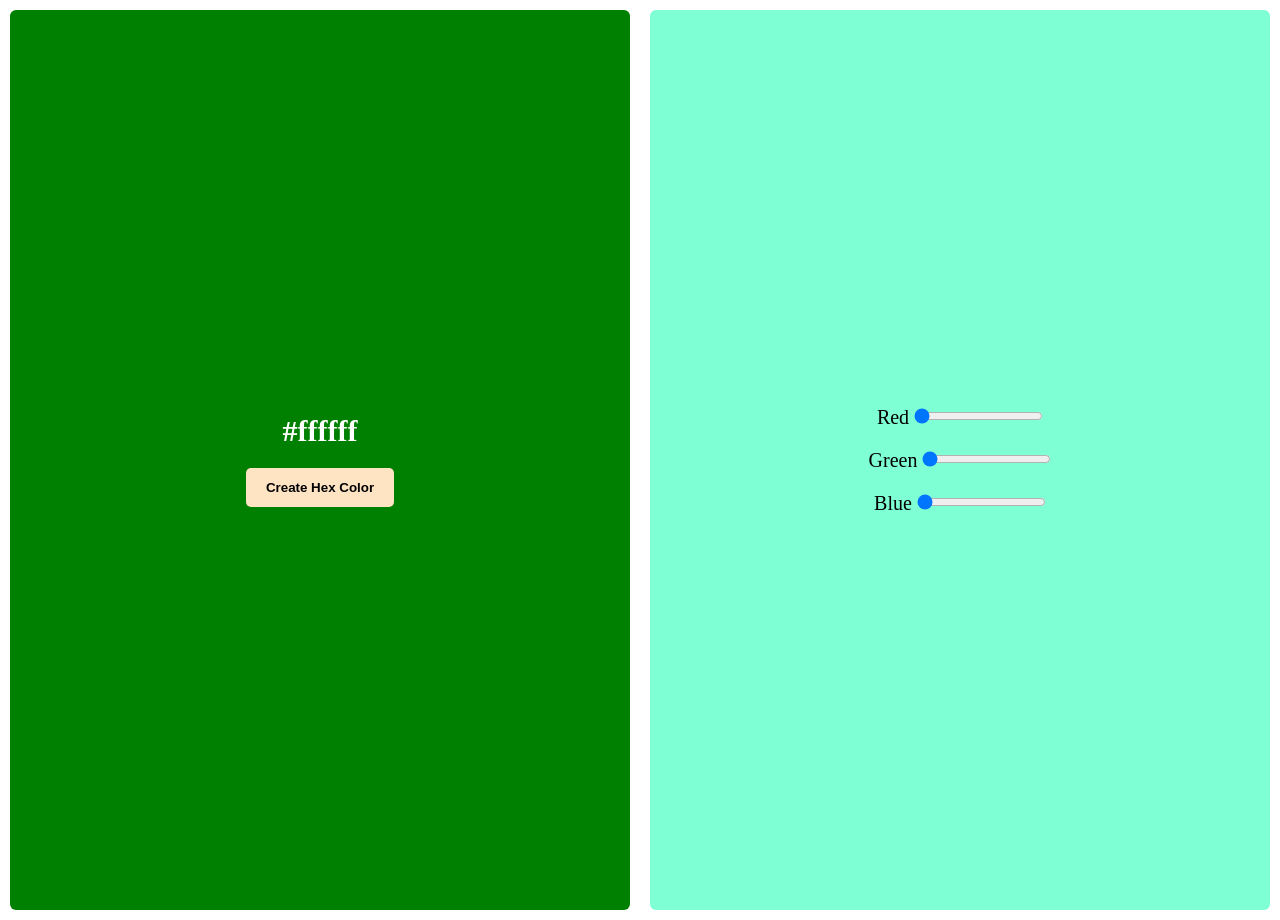
==== random-color-generator/index.html @ d14dc6c0 "added random color generator" ====
<!doctype html>
<html lang="en">
  <head>
    <meta charset="UTF-8" />
    <meta name="viewport" content="width=device-width, initial-scale=1.0" />
    <link rel="stylesheet" href="./index.css" />
    <title>Document</title>
  </head>
  <body>
    <div class="random-color-generator-container">
      <div class="hex-container">
        <p class="hex-color-value">#ffffff</p>
        <button class="hex-gen-button">Create Hex Color</button>
      </div>
      <div class="rgb-container">
        <div>
          <label for="red">Red</label>
          <input type="range" min="0" max="255" value="0" id="red" />
        </div>
        <div>
          <label for="green">Green</label>
          <input type="range" min="0" max="255" value="0" id="green" />
        </div>
        <div>
          <label for="blue">Blue</label>
          <input type="range" min="0" max="255" value="0" id="blue" />
        </div>
      </div>
    </div>
    <script src="./main.js"></script>
  </body>
</html>
---- random-color-generator/index.css ----
* {
  padding: 0;
  margin: 0;
  box-sizing: border-box;
}

body {
  padding: 10px;
  font-size: 20px;
}

.random-color-generator-container {
  gap: 20px;
  display: flex;
}

.random-color-generator-container button {
  padding: 12px 20px;
  cursor: pointer;
  background-color: bisque;
  border-radius: 5px;
  border: none;
  font-weight: bold;
}

.rgb-container {
  display: flex;
  flex-direction: column;
  gap: 20px;
  height: 100vh;
  width: 100vw;
  background-color: aquamarine;
  justify-content: center;
  align-items: center;
  border-radius: 6px;
}

.hex-container {
  background-color: green;
  height: 100vh;
  width: 100vw;
  display: flex;
  flex-direction: column;
  justify-content: center;
  align-items: center;
  gap: 20px;
  border-radius: 6px;
}

.hex-color-value {
  font-size: 30px;
  font-weight: bold;
  color: #ffffff;
}
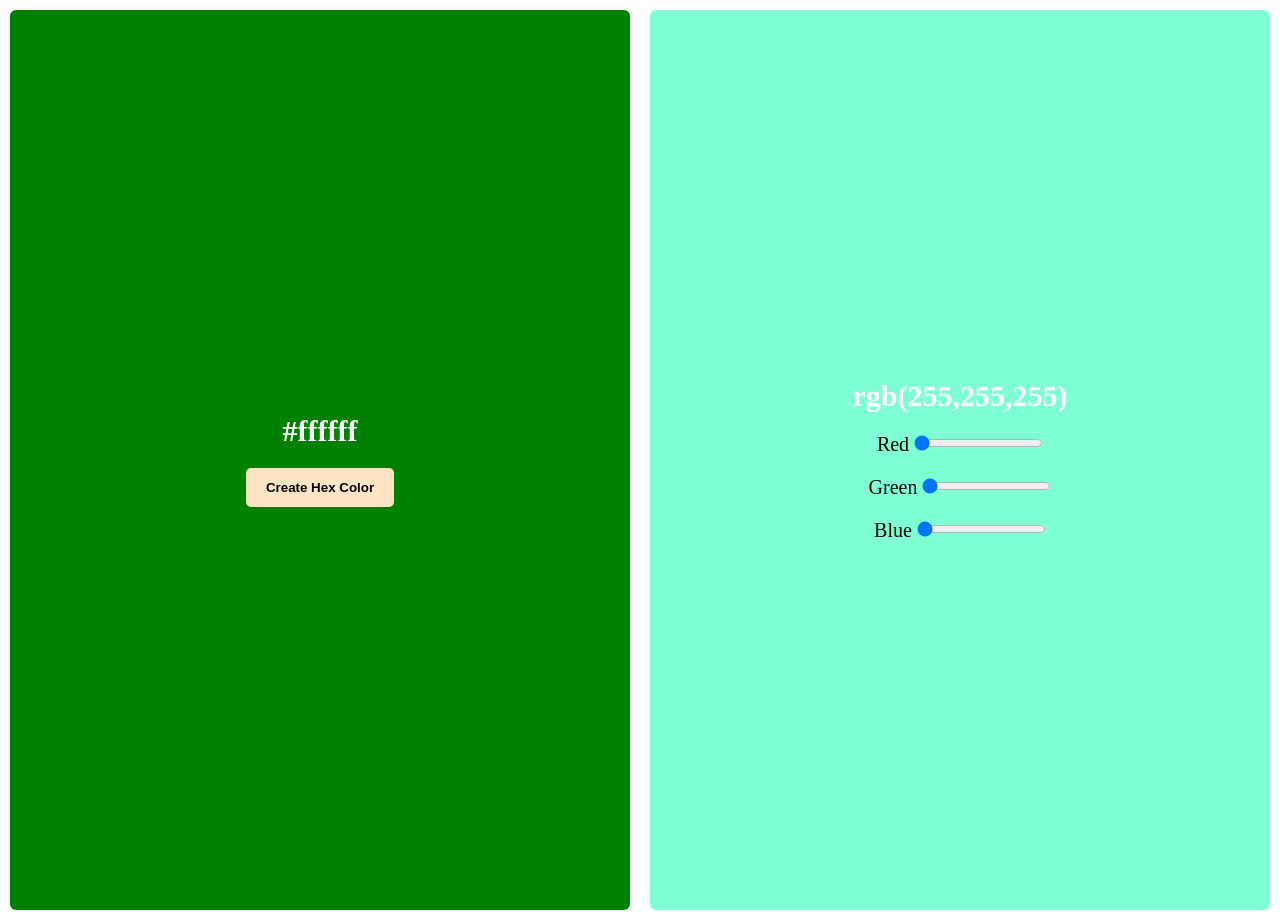
==== commit 166af735: "added color values show feature" ====
--- a/random-color-generator/index.html
+++ b/random-color-generator/index.html
@@ -13,6 +13,7 @@
         <button class="hex-gen-button">Create Hex Color</button>
       </div>
       <div class="rgb-container">
+        <p class="rgb-color-value">rgb(255,255,255)</p>
         <div>
           <label for="red">Red</label>
           <input type="range" min="0" max="255" value="0" id="red" />
--- a/random-color-generator/index.css
+++ b/random-color-generator/index.css
@@ -52,3 +52,9 @@
   font-weight: bold;
   color: #ffffff;
 }
+
+.rgb-color-value {
+  font-size: 30px;
+  font-weight: bold;
+  color: #ffffff;
+}
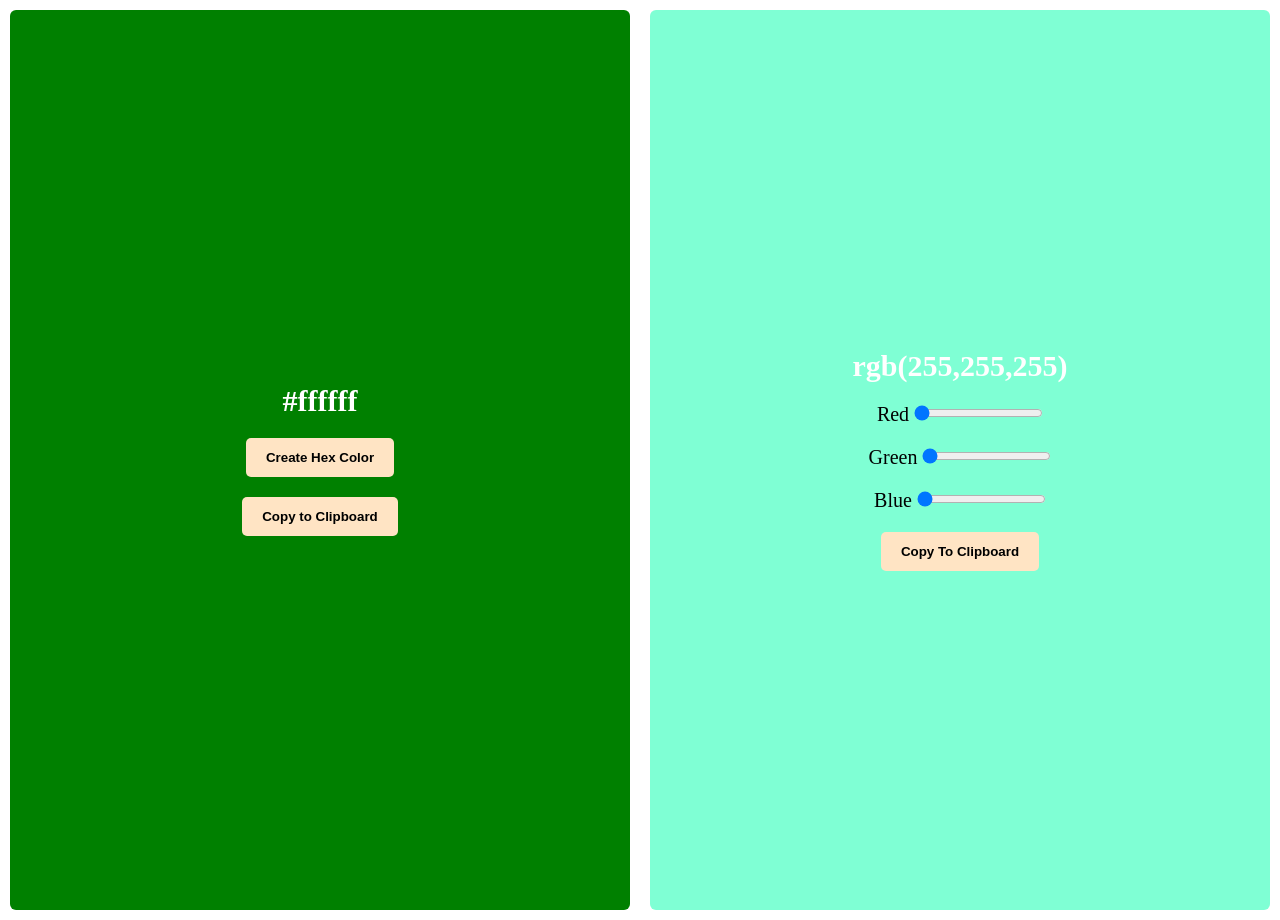
==== commit 52035ef1: "implemented copy to clipboard feature" ====
--- a/random-color-generator/index.html
+++ b/random-color-generator/index.html
@@ -4,13 +4,14 @@
     <meta charset="UTF-8" />
     <meta name="viewport" content="width=device-width, initial-scale=1.0" />
     <link rel="stylesheet" href="./index.css" />
-    <title>Document</title>
+    <title>Random Color Generator</title>
   </head>
   <body>
     <div class="random-color-generator-container">
       <div class="hex-container">
         <p class="hex-color-value">#ffffff</p>
         <button class="hex-gen-button">Create Hex Color</button>
+        <button class="hex-copy-to-clipboard">Copy to Clipboard</button>
       </div>
       <div class="rgb-container">
         <p class="rgb-color-value">rgb(255,255,255)</p>
@@ -26,6 +27,7 @@
           <label for="blue">Blue</label>
           <input type="range" min="0" max="255" value="0" id="blue" />
         </div>
+        <button class="rgb-copy-to-clipboard">Copy To Clipboard</button>
       </div>
     </div>
     <script src="./main.js"></script>
